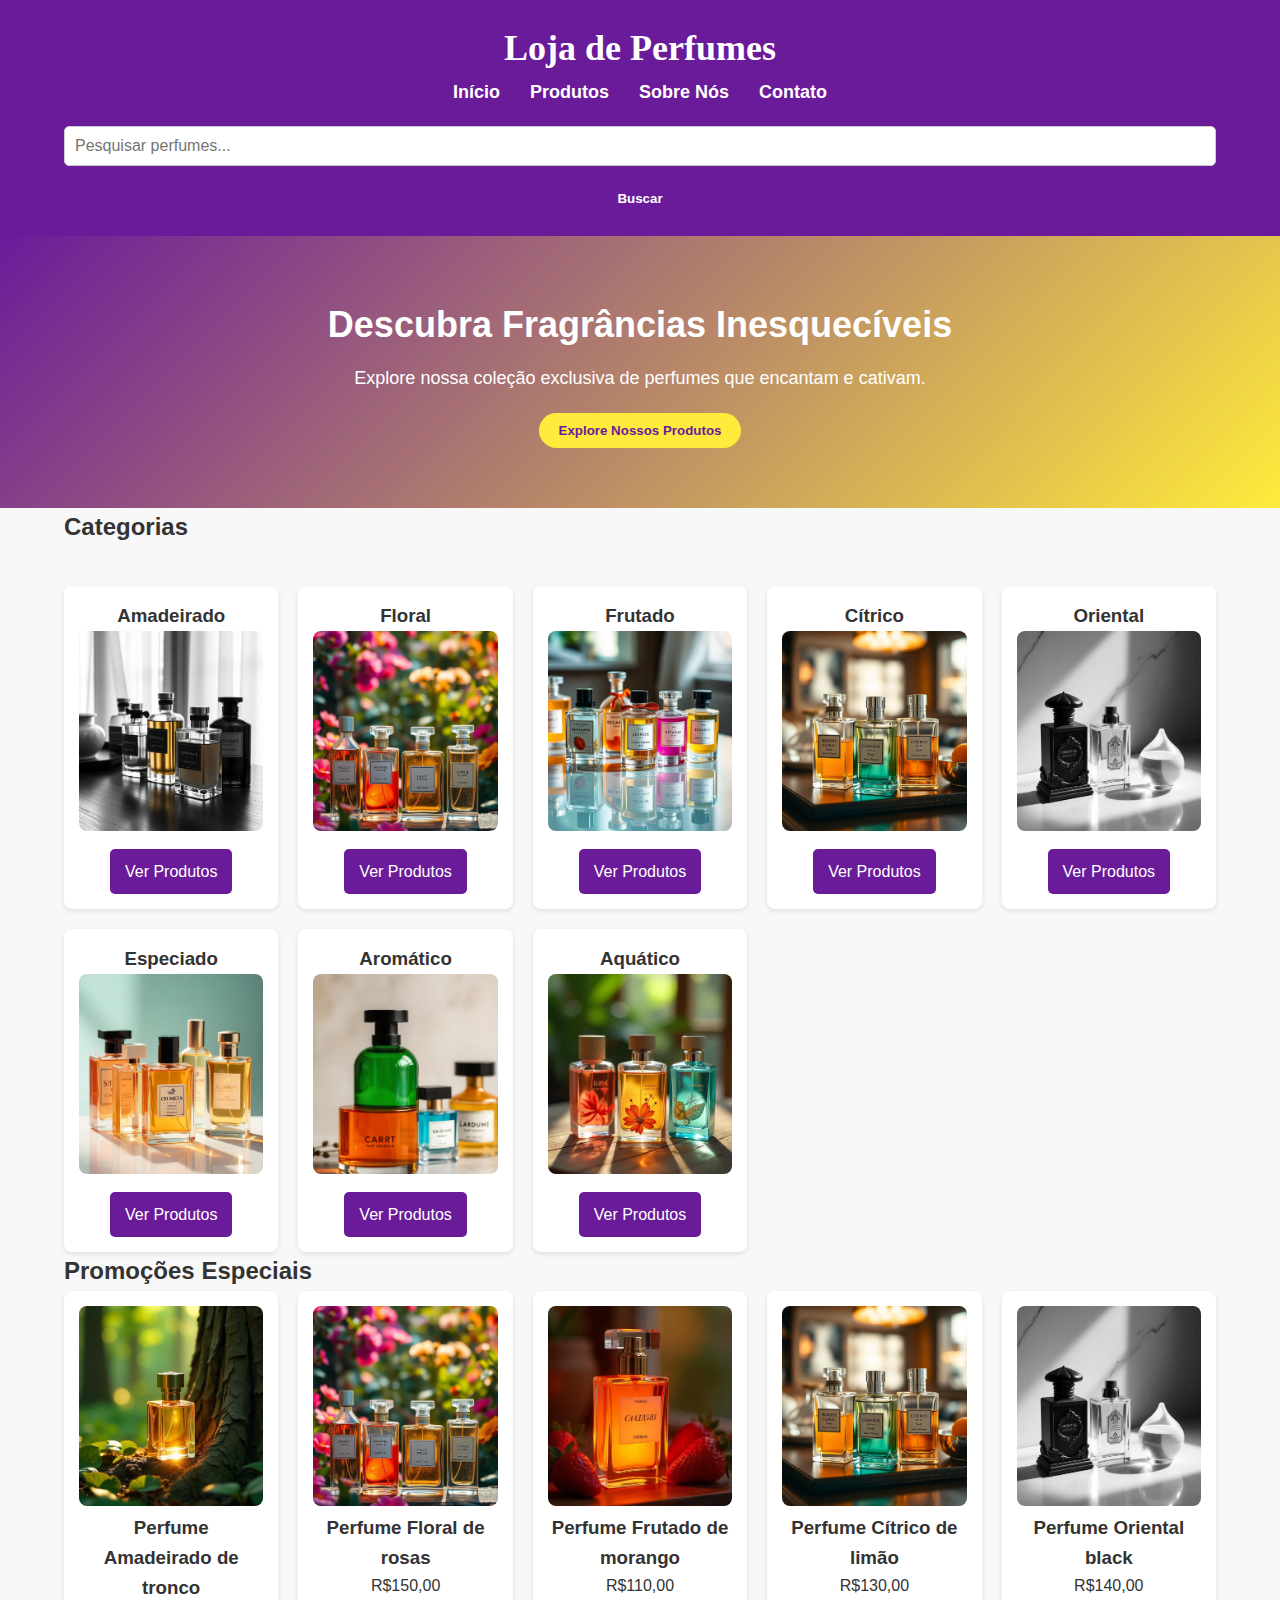
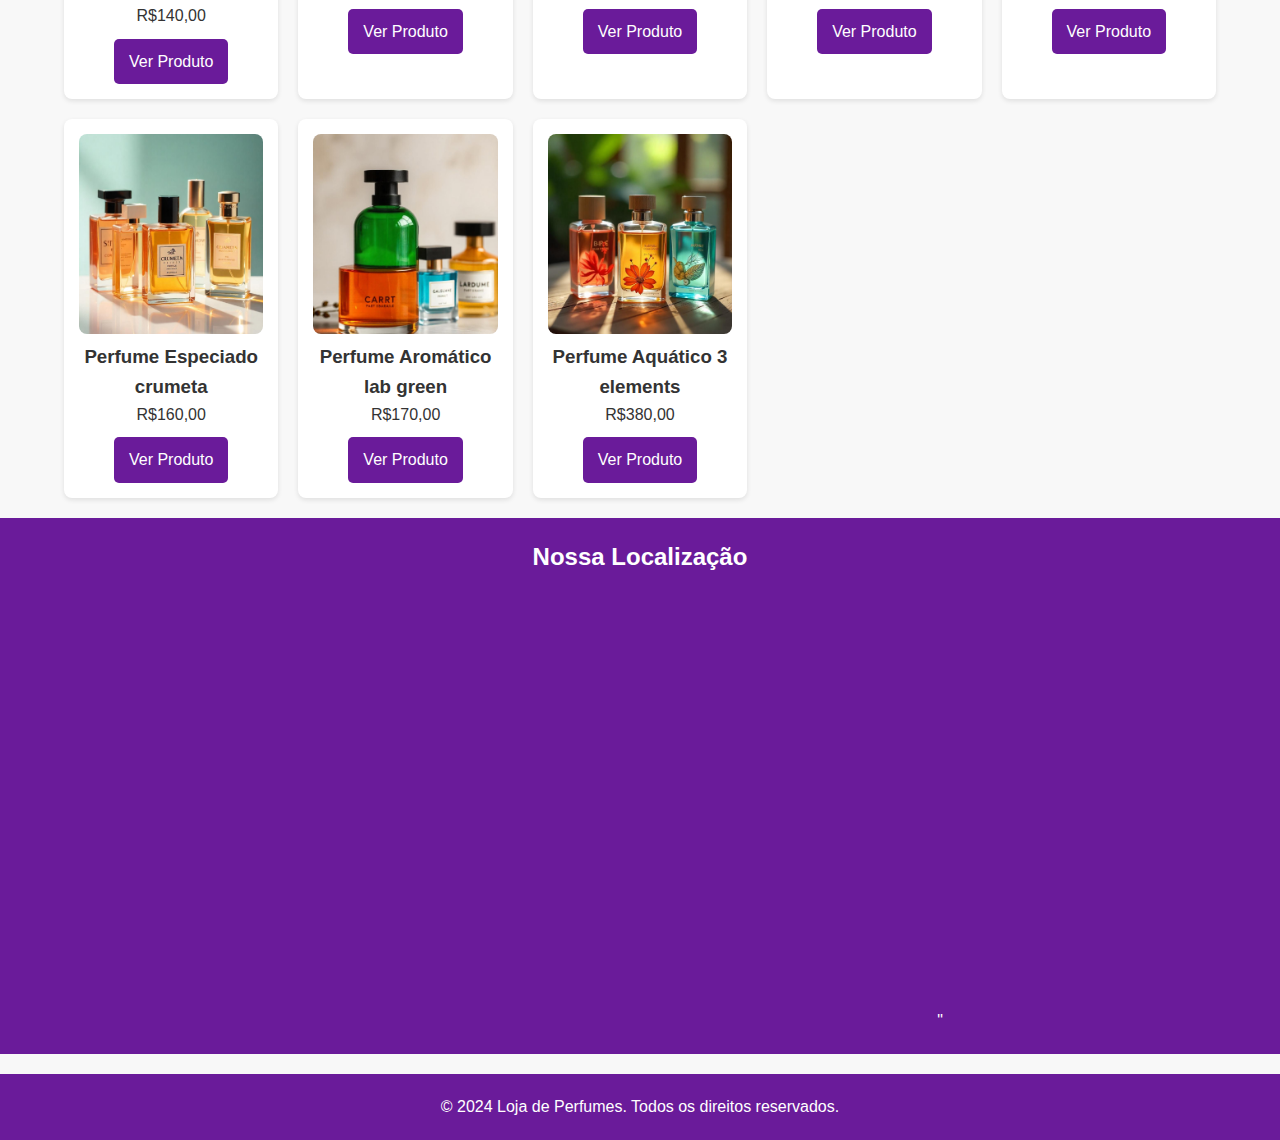
==== proj_perfume/index.html @ 53d0e807 "Loja de perfumes - Samuel Amorim" ====
<!DOCTYPE html>
<html lang="pt-br">
<head>
    <meta charset="UTF-8">
    <meta name="viewport" content="width=device-width, initial-scale=1.0">
    <meta name="description" content="Loja de perfumes com uma coleção exclusiva de fragrâncias amadeiradas, florais e frutadas.">
    <title>Loja de Perfumes</title>
    <link rel="stylesheet" href="styles.css">
</head>
<body>
    <header>
        <div class="container">
            <h1>Loja de Perfumes</h1>
            <!-- Barra de navegação -->
            <nav>
                <ul>
                    <li><a href="index.html">Início</a></li>
                    <li><a href="produtos.html">Produtos</a></li>
                    <li><a href="sobre.html">Sobre Nós</a></li>
                    <li><a href="contato.html">Contato</a></li>
                </ul>
            </nav>
            <!-- Barra de pesquisa -->
            <form action="pesquisa.html" method="get" class="search-bar">
                <input type="text" name="search" placeholder="Pesquisar perfumes..." required>
                <button type="submit">Buscar</button>
            </form>
        </div>
    </header>

    <main>
        <section class="hero">
            <div class="container">
                <h2>Descubra Fragrâncias Inesquecíveis</h2>
                <p>Explore nossa coleção exclusiva de perfumes que encantam e cativam.</p>
                <button onclick="location.href='produtos.html'" class="explore-button">Explore Nossos Produtos</button>
            </div>
        </section>

        <!-- Categorias -->
        <section class="categories">
            <div class="container">
                <h2>Categorias</h2>
                <div class="category-grid">
                    <div class="category-item">
                        <h3>Amadeirado</h3>
                        <img src="img/img1.jpeg" alt="Perfume Amadeirado">
                        <a href="produtos.html" class="btn">Ver Produtos</a>
                    </div>
                    <div class="category-item">
                        <h3>Floral</h3>
                        <img src="img/img2.jpeg" alt="Perfume Floral">
                        <a href="produtos.html" class="btn">Ver Produtos</a>
                    </div>
                    <div class="category-item">
                        <h3>Frutado</h3>
                        <img src="img/img3.jpeg" alt="Perfume Frutado">
                        <a href="produtos.html" class="btn">Ver Produtos</a>
                    </div>
                    <div class="category-item">
                        <h3>Cítrico</h3>
                        <img src="img/img4.jpeg" alt="Perfume Cítrico">
                        <a href="produtos.html" class="btn">Ver Produtos</a>
                    </div>
                    <div class="category-item">
                        <h3>Oriental</h3>
                        <img src="img/img5.jpeg" alt="Perfume Oriental">
                        <a href="produtos.html" class="btn">Ver Produtos</a>
                    </div>
                    <div class="category-item">
                        <h3>Especiado</h3>
                        <img src="img/img6.jpeg" alt="Perfume Especiado">
                        <a href="produtos.html" class="btn">Ver Produtos</a>
                    </div>
                    
                    <div class="category-item">
                        <h3>Aromático</h3>
                        <img src="img/img7.jpeg" alt="Perfume Aromático">
                        <a href="produtos.html" class="btn">Ver Produtos</a>
                    </div>
                    <div class="category-item">
                        <h3>Aquático</h3>
                        <img src="img/img8.jpeg" alt="Perfume Aquático">
                        <a href="produtos.html" class="btn">Ver Produtos</a>
                    </div>
                </div>
            </div>
        </section>

        <!-- Promoções -->
        <section class="promotions">
            <div class="container">
                <h2>Promoções Especiais</h2>
                <div class="promo-grid">
                    <div class="promo-item">
                        <img src="img/imgtronco.jpeg" alt="Perfume Promoção 1">
                        <h3>Perfume Amadeirado de tronco</h3>
                        <p>R$140,00</p>
                        <a href="produtos.html" class="btn">Ver Produto</a>
                    </div>
                    <div class="promo-item">
                        <img src="img/img2.jpeg" alt="Perfume Promoção 2">
                        <h3>Perfume Floral de rosas</h3>
                        <p>R$150,00</p>
                        <a href="produtos.html" class="btn">Ver Produto</a>
                    </div>
                    <div class="promo-item">
                        <img src="img/imgmorango.jpeg" alt="Perfume Promoção 3">
                        <h3>Perfume Frutado de morango</h3>
                        <p>R$110,00</p>
                        <a href="produtos.html" class="btn">Ver Produto</a>
                    </div>
                    <div class="promo-item">
                        <img src="img/img4.jpeg" alt="Perfume Promoção 4">
                        <h3>Perfume Cítrico de limão</h3>
                        <p>R$130,00</p>
                        <a href="produtos.html" class="btn">Ver Produto</a>
                    </div>
                    <div class="promo-item">
                        <img src="img/img5.jpeg" alt="Perfume Promoção 5">
                        <h3>Perfume Oriental black</h3>
                        <p>R$140,00</p>
                        <a href="produtos.html" class="btn">Ver Produto</a>
                    </div>
                    <div class="promo-item">
                        <img src="img/img6.jpeg" alt="Perfume Promoção 6">
                        <h3>Perfume Especiado crumeta </h3>
                        <p>R$160,00</p>
                        <a href="produtos.html" class="btn">Ver Produto</a>
                    </div>
                    
                    <div class="promo-item">
                        <img src="img/img7.jpeg" alt="Perfume Promoção 7">
                        <h3>Perfume Aromático lab green</h3>
                        <p>R$170,00</p>
                        <a href="produtos.html" class="btn">Ver Produto</a>
                    </div>
                    <div class="promo-item">
                        <img src="img/img8.jpeg" alt="Perfume Promoção 8">
                        <h3>Perfume Aquático 3 elements</h3>
                        <p>R$380,00</p>
                        <a href="produtos.html" class="btn">Ver Produto</a>
                    </div>
                </div>
            </div>
        </section>
    </main>
    <footer>
        <div class="container">
            <h2>Nossa Localização</h2>
            <!-- Google Maps -->
            <div class="map-container">
                <iframe src="https://www.google.com/maps/embed?pb=!1m18!1m12!1m3!1d30715.745386263574!2d-47.874646780691336!3d-15.77924900747581!2m3!1f0!2f0!3f0!3m2!1i1024!2i768!4f13.1!3m3!1m2!1s0x935a3a46ff7ee93f%3A0xaceeb379d23571b7!2sCEUB!5e0!3m2!1spt-BR!2sbr!4v1729637835652!5m2!1spt-BR!2sbr" 
                width="600" 
                height="450" 
                style="border:0;" 
                allowfullscreen="" 
                loading="lazy" 
                referrerpolicy="no-referrer-when-downgrade">
                </iframe>" 
                    
                </div>
        </div>
    </footer>


    <footer>
        <div class="container">
            <p>&copy; 2024 Loja de Perfumes. Todos os direitos reservados.</p>
        </div>
    </footer>
</body>
</html>
---- proj_perfume/styles.css ----
* {
    margin: 0;
    padding: 0;
    box-sizing: border-box;
}

body {
    font-family: Arial, sans-serif;
    line-height: 1.6;
    background-color: #f8f8f8; /* Cor de fundo suave */
    color: #333;
}

/* Estilo do container */
.container {
    width: 90%;
    max-width: 1200px;
    margin: 0 auto;
}

/* Estilo do cabeçalho */
header {
    background-color: #6a1b9a; /* Roxo */
    color: white;
    padding: 20px 0;
}

header h1 {
    text-align: center;
    font-family: 'Playfair Display', serif;
    font-size: 36px;
}

/* Estilo da navegação */
nav ul {
    list-style: none;
    display: flex;
    justify-content: center;
}

nav ul li {
    margin: 0 15px;
}

nav ul li a {
    color: white;
    text-decoration: none;
    font-weight: bold;
    font-size: 18px;
    transition: color 0.3s ease;
}

nav ul li a:hover {
    color: #ffeb3b; /* Amarelo */
}

/* Estilo do banner */
.hero {
    background: linear-gradient(135deg, #6a1b9a, #ffeb3b);
    color: white;
    padding: 60px 0;
    text-align: center;
}

.hero h2 {
    font-size: 36px;
    margin-bottom: 10px;
}

.hero p {
    font-size: 18px;
    margin-bottom: 20px;
}

.explore-button {
    background-color: #ffeb3b;
    color: #6a1b9a;
    padding: 10px 20px;
    border: none;
    border-radius: 25px;
    cursor: pointer;
    font-weight: bold;
    transition: background-color 0.3s ease, transform 0.3s ease;
}

.explore-button:hover {
    background-color: #ffd54f;
    transform: scale(1.05);
}

/* Estilo das categorias */
.category-grid {
    display: grid;
    grid-template-columns: repeat(auto-fill, minmax(200px, 1fr));
    gap: 20px;
    margin-top: 40px;
}

.category-item {
    background: white;
    padding: 15px;
    border-radius: 8px;
    text-align: center;
    box-shadow: 0 2px 5px rgba(0, 0, 0, 0.1);
}

.category-item img {
    width: 100%;
    border-radius: 8px;
}

/* Estilo dos produtos */
.product-grid {
    display: grid;
    grid-template-columns: repeat(auto-fill, minmax(250px, 1fr));
    gap: 20px; /* Espaçamento entre os produtos */
    margin-top: 40px;
}

.product-item {
    background: white;
    padding: 15px;
    border-radius: 8px;
    text-align: center;
    box-shadow: 0 2px 5px rgba(0, 0, 0, 0.1);
}

.product-item img {
    width: 100%;
    border-radius: 8px;
}

/* Estilo dos botões */
.btn {
    background-color: #6a1b9a;
    color: white;
    padding: 10px 15px;
    text-decoration: none;
    border-radius: 5px;
    margin-top: 10px;
    display: inline-block;
    transition: background-color 0.3s ease, color 0.3s ease;
}

.btn:hover {
    background-color: #ffeb3b;
    color: #6a1b9a;
}

/* Estilo do rodapé */
footer {
    background-color: #6a1b9a;
    color: white;
    text-align: center;
    padding: 20px 0;
    margin-top: 20px;
}

footer p {
    margin-bottom: 0;
}

/* Estilo das imagens nas categorias */
.category-item img, .promo-item img {
    width: 100%;
    height: 200px; /* Altura fixa para todas as imagens */
    object-fit: cover; /* Faz com que as imagens se ajustem ao espaço sem distorção */
    border-radius: 8px;
}

/* Ajuste das imagens na seção de promoções */
.promo-grid {
    display: grid;
    grid-template-columns: repeat(auto-fill, minmax(200px, 1fr));
    gap: 20px;
}

.promo-item {
    background: white;
    padding: 15px;
    border-radius: 8px;
    text-align: center;
    box-shadow: 0 2px 5px rgba(0, 0, 0, 0.1);
}

.promo-item img {
    width: 100%;
    height: 200px; /* Garante a consistência no tamanho */
    object-fit: cover;
    border-radius: 8px;
}

/* Estilo do formulário */
form {
    display: flex;
    flex-direction: column;
    gap: 15px;
    margin-top: 20px;
}

form label {
    font-weight: bold;
    color: #6a1b9a;
}

form input, form textarea {
    padding: 10px;
    border: 1px solid #ccc;
    border-radius: 5px;
    font-size: 16px;
}

form input:focus, form textarea:focus {
    border-color: #6a1b9a;
    outline: none;
}

form button {
    background-color: #6a1b9a;
    color: white;
    padding: 10px 20px;
    border: none;
    border-radius: 5px;
    font-weight: bold;
    cursor: pointer;
    transition: background-color 0.3s ease;
}

form button:hover {
    background-color: #ffeb3b;
    color: #6a1b9a;
}

/* Estilo das informações de contato */
.contact-info p {
    font-size: 18px;
    margin: 10px 0;
    color: #333;
}

/* Estilo das redes sociais */
.social-media {
    list-style: none;
    display: flex;
    justify-content: center;
    gap: 20px;
}

.social-media li img {
    width: 40px;
    height: 40px;
    transition: transform 0.3s ease;
}

.social-media li img:hover {
    transform: scale(1.1);
}

/* Responsividade para telas menores */
@media (max-width: 768px) {
    form {
        width: 100%;
    }

    .social-media {
        flex-direction: column;
        align-items: center;
    }
}
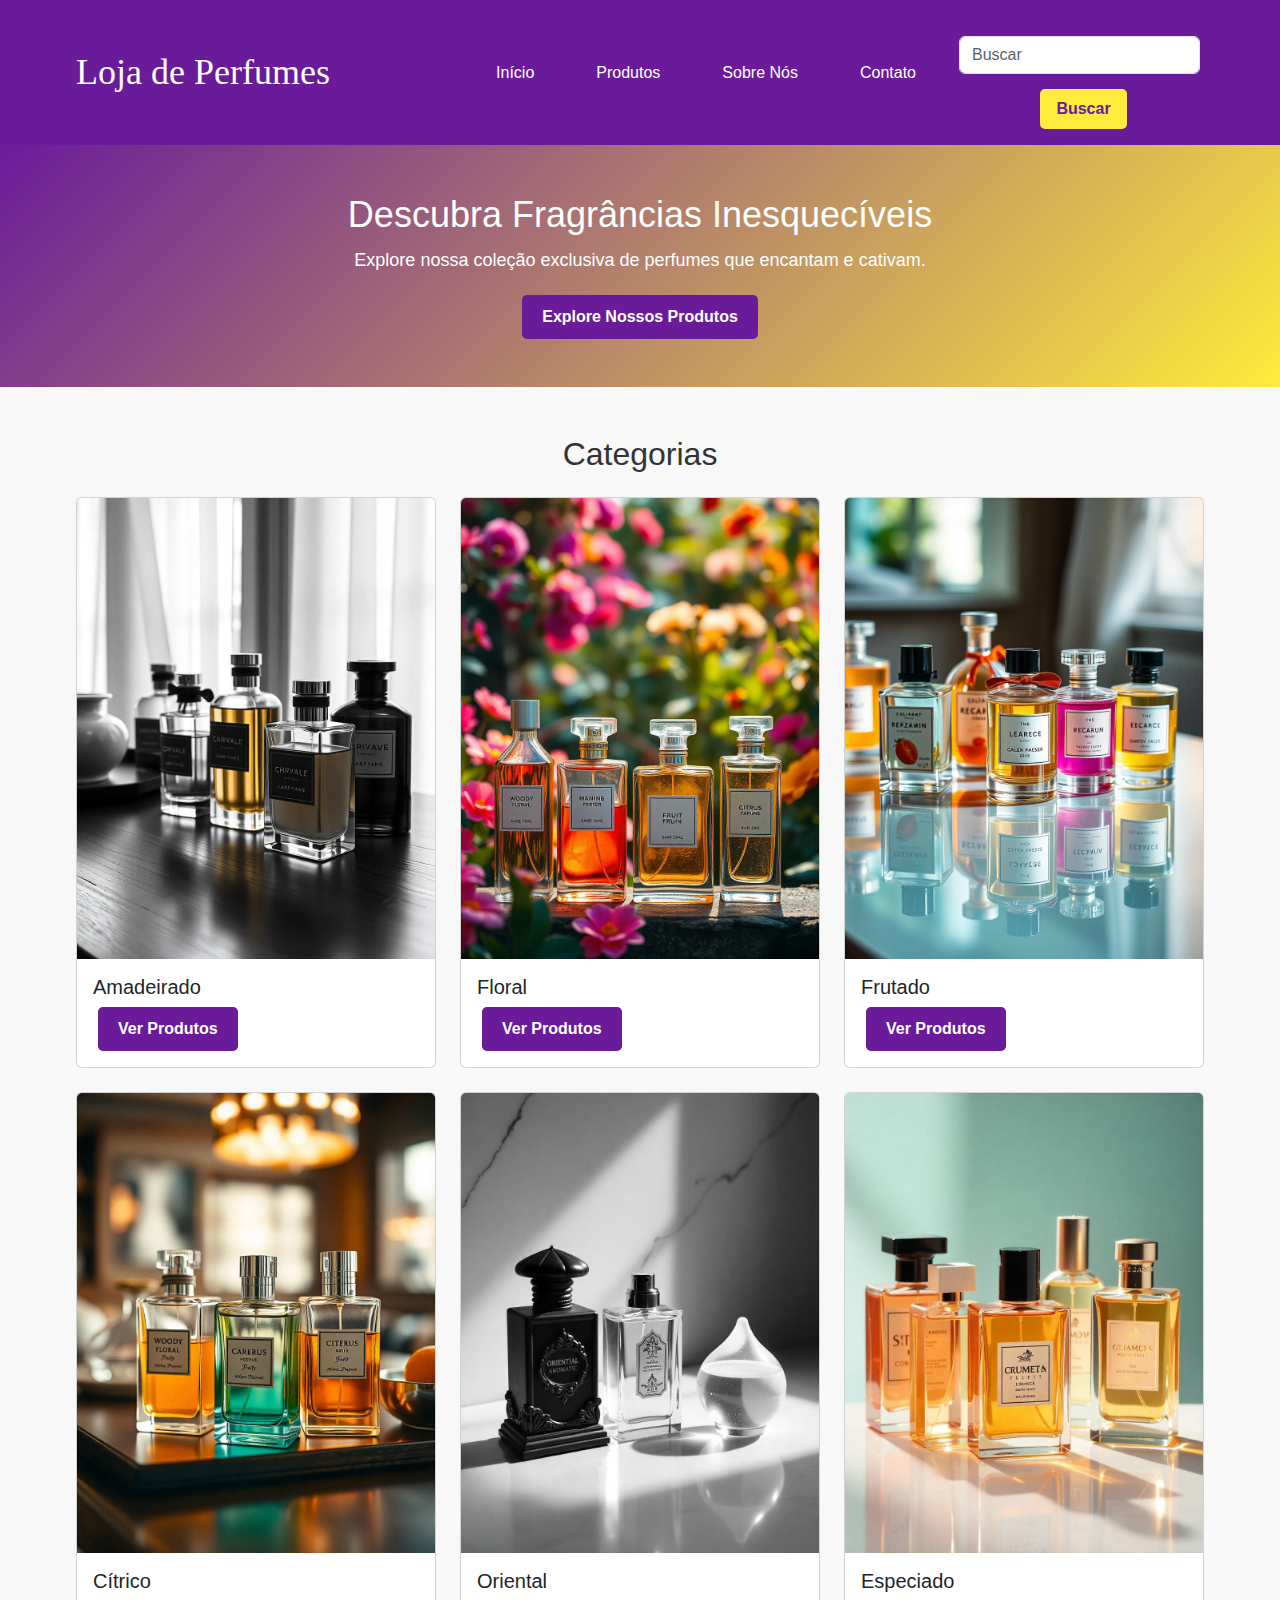
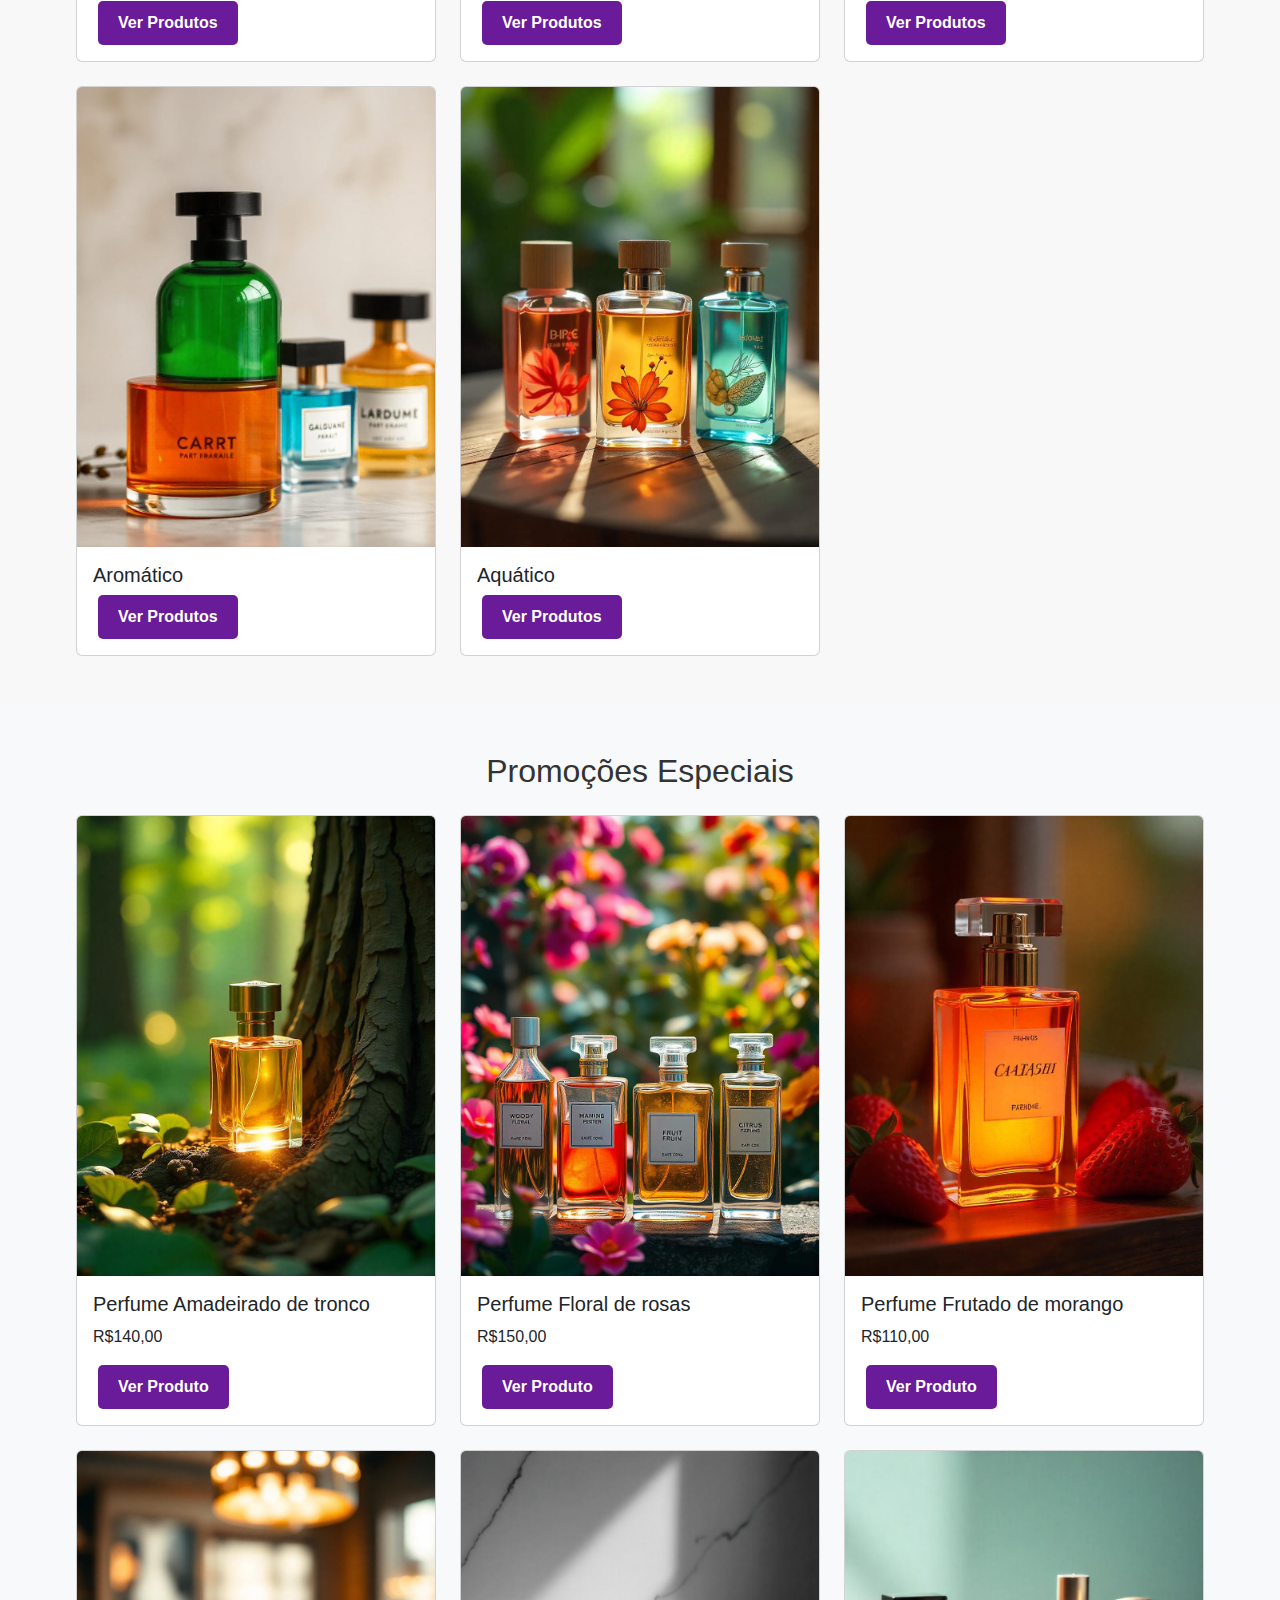
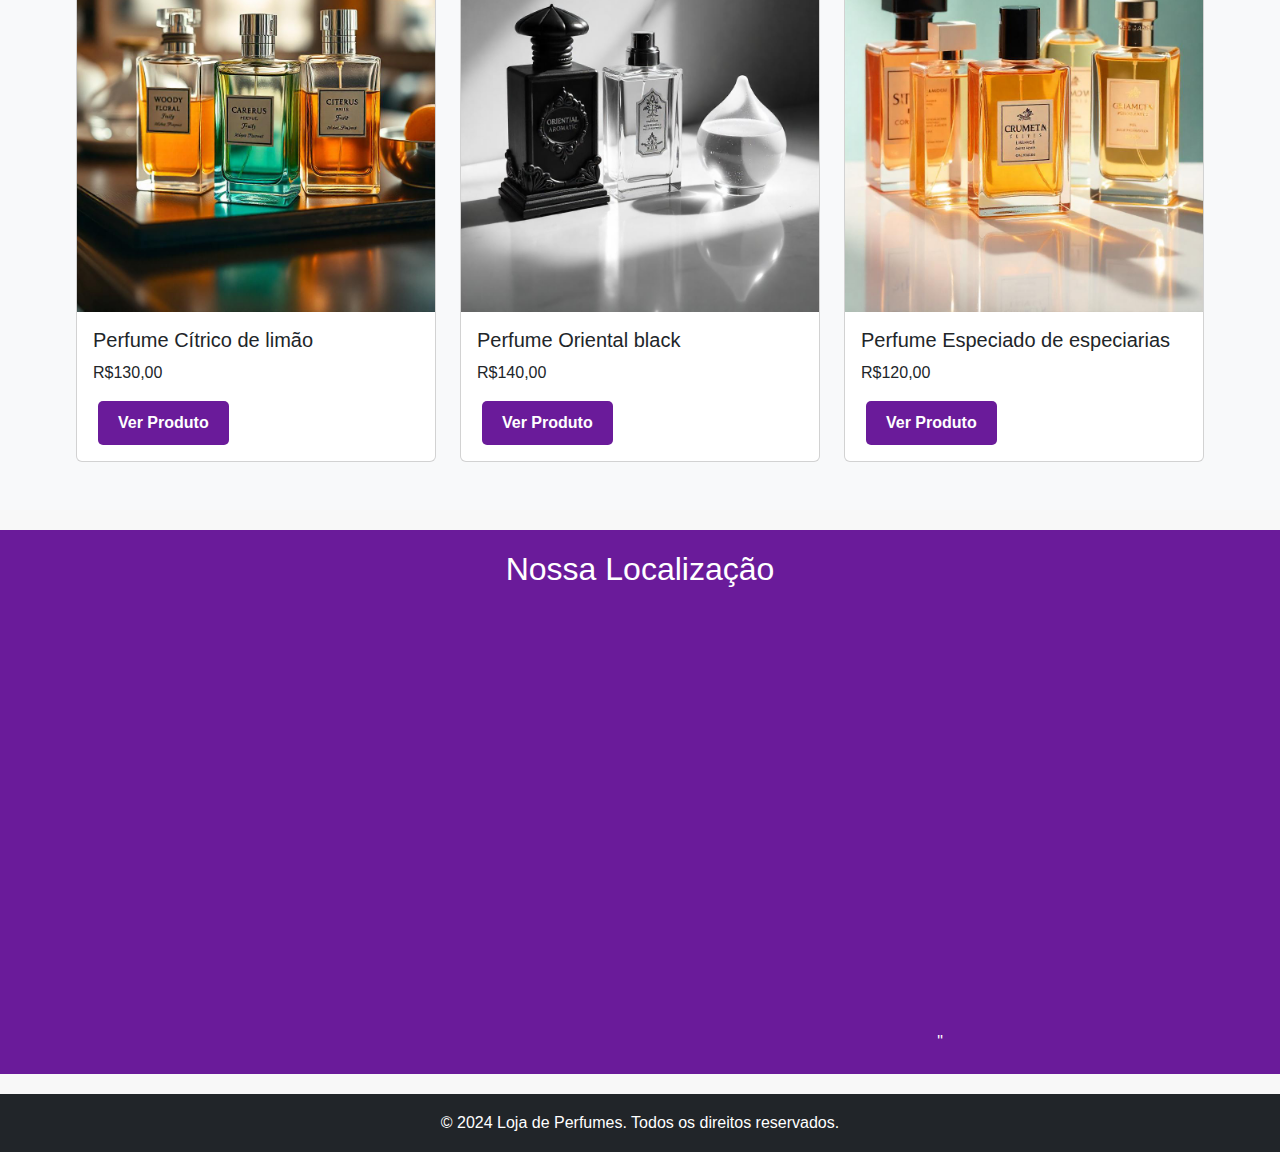
==== commit 88b889b3: "CÓDIGO 2" ====
--- a/proj_perfume/index.html
+++ b/proj_perfume/index.html
@@ -5,146 +5,200 @@
     <meta name="viewport" content="width=device-width, initial-scale=1.0">
     <meta name="description" content="Loja de perfumes com uma coleção exclusiva de fragrâncias amadeiradas, florais e frutadas.">
     <title>Loja de Perfumes</title>
-    <link rel="stylesheet" href="styles.css">
+    <link href="https://cdn.jsdelivr.net/npm/bootstrap@5.3.3/dist/css/bootstrap.min.css" rel="stylesheet">
+    <link rel="stylesheet" href="styles.css"> 
 </head>
 <body>
-    <header>
-        <div class="container">
-            <h1>Loja de Perfumes</h1>
-            <!-- Barra de navegação -->
-            <nav>
-                <ul>
-                    <li><a href="index.html">Início</a></li>
-                    <li><a href="produtos.html">Produtos</a></li>
-                    <li><a href="sobre.html">Sobre Nós</a></li>
-                    <li><a href="contato.html">Contato</a></li>
+    <header class="bg-primary text-white py-3" style="background-color: #6e1ca0;">
+        <div class="container d-flex justify-content-between align-items-center">
+            <h1 class="mb-0">Loja de Perfumes</h1>
+            <!-- Barra de navegação com Bootstrap -->
+            <nav class="d-flex align-items-center">
+                <ul class="nav mb-0">
+                    <li class="nav-item">
+                        <a href="index.html" class="nav-link text-white">Início</a>
+                    </li>
+                    <li class="nav-item">
+                        <a href="produtos.html" class="nav-link text-white">Produtos</a>
+                    </li>
+                    <li class="nav-item">
+                        <a href="sobre.html" class="nav-link text-white">Sobre Nós</a>
+                    </li>
+                    <li class="nav-item">
+                        <a href="contato.html" class="nav-link text-white">Contato</a>
+                    </li>
                 </ul>
+                <!-- Barra de Busca -->
+                <form class="d-flex ms-3">
+                    <input class="form-control me-2" type="search" placeholder="Buscar" aria-label="Buscar">
+                    <button class="btn btn-outline-light" type="submit">Buscar</button>
+                </form>
             </nav>
-            <!-- Barra de pesquisa -->
-            <form action="pesquisa.html" method="get" class="search-bar">
-                <input type="text" name="search" placeholder="Pesquisar perfumes..." required>
-                <button type="submit">Buscar</button>
-            </form>
         </div>
     </header>
+    
 
     <main>
-        <section class="hero">
-            <div class="container">
+        <!-- Hero Section -->
+        <section class="hero bg-light py-5">
+            <div class="container text-center">
                 <h2>Descubra Fragrâncias Inesquecíveis</h2>
                 <p>Explore nossa coleção exclusiva de perfumes que encantam e cativam.</p>
-                <button onclick="location.href='produtos.html'" class="explore-button">Explore Nossos Produtos</button>
+                <a href="produtos.html" class="btn btn-primary">Explore Nossos Produtos</a>
             </div>
         </section>
 
         <!-- Categorias -->
-        <section class="categories">
+        <section class="categories py-5">
             <div class="container">
-                <h2>Categorias</h2>
-                <div class="category-grid">
-                    <div class="category-item">
-                        <h3>Amadeirado</h3>
-                        <img src="img/img1.jpeg" alt="Perfume Amadeirado">
-                        <a href="produtos.html" class="btn">Ver Produtos</a>
-                    </div>
-                    <div class="category-item">
-                        <h3>Floral</h3>
-                        <img src="img/img2.jpeg" alt="Perfume Floral">
-                        <a href="produtos.html" class="btn">Ver Produtos</a>
-                    </div>
-                    <div class="category-item">
-                        <h3>Frutado</h3>
-                        <img src="img/img3.jpeg" alt="Perfume Frutado">
-                        <a href="produtos.html" class="btn">Ver Produtos</a>
-                    </div>
-                    <div class="category-item">
-                        <h3>Cítrico</h3>
-                        <img src="img/img4.jpeg" alt="Perfume Cítrico">
-                        <a href="produtos.html" class="btn">Ver Produtos</a>
-                    </div>
-                    <div class="category-item">
-                        <h3>Oriental</h3>
-                        <img src="img/img5.jpeg" alt="Perfume Oriental">
-                        <a href="produtos.html" class="btn">Ver Produtos</a>
-                    </div>
-                    <div class="category-item">
-                        <h3>Especiado</h3>
-                        <img src="img/img6.jpeg" alt="Perfume Especiado">
-                        <a href="produtos.html" class="btn">Ver Produtos</a>
-                    </div>
-                    
-                    <div class="category-item">
-                        <h3>Aromático</h3>
-                        <img src="img/img7.jpeg" alt="Perfume Aromático">
-                        <a href="produtos.html" class="btn">Ver Produtos</a>
-                    </div>
-                    <div class="category-item">
-                        <h3>Aquático</h3>
-                        <img src="img/img8.jpeg" alt="Perfume Aquático">
-                        <a href="produtos.html" class="btn">Ver Produtos</a>
+                <h2 class="text-center mb-4">Categorias</h2>
+                <div class="row row-cols-1 row-cols-md-3 g-4">
+                    <div class="col">
+                        <div class="card">
+                            <img src="img/img1.jpeg" class="card-img-top" alt="Perfume Amadeirado">
+                            <div class="card-body">
+                                <h5 class="card-title">Amadeirado</h5>
+                                <a href="produtos.html" class="btn btn-primary">Ver Produtos</a>
+                            </div>
+                        </div>
+                    </div>
+                    <div class="col">
+                        <div class="card">
+                            <img src="img/img2.jpeg" class="card-img-top" alt="Perfume Floral">
+                            <div class="card-body">
+                                <h5 class="card-title">Floral</h5>
+                                <a href="produtos.html" class="btn btn-primary">Ver Produtos</a>
+                            </div>
+                        </div>
+                    </div>
+                    <div class="col">
+                        <div class="card">
+                            <img src="img/img3.jpeg" class="card-img-top" alt="Perfume Frutado">
+                            <div class="card-body">
+                                <h5 class="card-title">Frutado</h5>
+                                <a href="produtos.html" class="btn btn-primary">Ver Produtos</a>
+                            </div>
+                        </div>
+                    </div>
+                    <div class="col">
+                        <div class="card">
+                            <img src="img/img4.jpeg" class="card-img-top" alt="Perfume Cítrico">
+                            <div class="card-body">
+                                <h5 class="card-title">Cítrico</h5>
+                                <a href="produtos.html" class="btn btn-primary">Ver Produtos</a>
+                            </div>
+                        </div>
+                    </div>
+                    <div class="col">
+                        <div class="card">
+                            <img src="img/img5.jpeg" class="card-img-top" alt="Perfume Oriental">
+                            <div class="card-body">
+                                <h5 class="card-title">Oriental</h5>
+                                <a href="produtos.html" class="btn btn-primary">Ver Produtos</a>
+                            </div>
+                        </div>
+                    </div>
+                    <div class="col">
+                        <div class="card">
+                            <img src="img/img6.jpeg" class="card-img-top" alt="Perfume Especiado">
+                            <div class="card-body">
+                                <h5 class="card-title">Especiado</h5>
+                                <a href="produtos.html" class="btn btn-primary">Ver Produtos</a>
+                            </div>
+                        </div>
+                    </div>
+                    <div class="col">
+                        <div class="card">
+                            <img src="img/img7.jpeg" class="card-img-top" alt="Perfume Aromático">
+                            <div class="card-body">
+                                <h5 class="card-title">Aromático</h5>
+                                <a href="produtos.html" class="btn btn-primary">Ver Produtos</a>
+                            </div>
+                        </div>
+                    </div>
+                    <div class="col">
+                        <div class="card">
+                            <img src="img/img8.jpeg" class="card-img-top" alt="Perfume Aquático">
+                            <div class="card-body">
+                                <h5 class="card-title">Aquático</h5>
+                                <a href="produtos.html" class="btn btn-primary">Ver Produtos</a>
+                            </div>
+                        </div>
                     </div>
                 </div>
             </div>
         </section>
 
         <!-- Promoções -->
-        <section class="promotions">
+        <section class="promotions py-5 bg-light">
             <div class="container">
-                <h2>Promoções Especiais</h2>
-                <div class="promo-grid">
-                    <div class="promo-item">
-                        <img src="img/imgtronco.jpeg" alt="Perfume Promoção 1">
-                        <h3>Perfume Amadeirado de tronco</h3>
-                        <p>R$140,00</p>
-                        <a href="produtos.html" class="btn">Ver Produto</a>
-                    </div>
-                    <div class="promo-item">
-                        <img src="img/img2.jpeg" alt="Perfume Promoção 2">
-                        <h3>Perfume Floral de rosas</h3>
-                        <p>R$150,00</p>
-                        <a href="produtos.html" class="btn">Ver Produto</a>
-                    </div>
-                    <div class="promo-item">
-                        <img src="img/imgmorango.jpeg" alt="Perfume Promoção 3">
-                        <h3>Perfume Frutado de morango</h3>
-                        <p>R$110,00</p>
-                        <a href="produtos.html" class="btn">Ver Produto</a>
-                    </div>
-                    <div class="promo-item">
-                        <img src="img/img4.jpeg" alt="Perfume Promoção 4">
-                        <h3>Perfume Cítrico de limão</h3>
-                        <p>R$130,00</p>
-                        <a href="produtos.html" class="btn">Ver Produto</a>
-                    </div>
-                    <div class="promo-item">
-                        <img src="img/img5.jpeg" alt="Perfume Promoção 5">
-                        <h3>Perfume Oriental black</h3>
-                        <p>R$140,00</p>
-                        <a href="produtos.html" class="btn">Ver Produto</a>
-                    </div>
-                    <div class="promo-item">
-                        <img src="img/img6.jpeg" alt="Perfume Promoção 6">
-                        <h3>Perfume Especiado crumeta </h3>
-                        <p>R$160,00</p>
-                        <a href="produtos.html" class="btn">Ver Produto</a>
-                    </div>
-                    
-                    <div class="promo-item">
-                        <img src="img/img7.jpeg" alt="Perfume Promoção 7">
-                        <h3>Perfume Aromático lab green</h3>
-                        <p>R$170,00</p>
-                        <a href="produtos.html" class="btn">Ver Produto</a>
-                    </div>
-                    <div class="promo-item">
-                        <img src="img/img8.jpeg" alt="Perfume Promoção 8">
-                        <h3>Perfume Aquático 3 elements</h3>
-                        <p>R$380,00</p>
-                        <a href="produtos.html" class="btn">Ver Produto</a>
+                <h2 class="text-center mb-4">Promoções Especiais</h2>
+                <div class="row row-cols-1 row-cols-md-3 g-4">
+                    <div class="col">
+                        <div class="card">
+                            <img src="img/imgtronco.jpeg" class="card-img-top" alt="Perfume Promoção 1">
+                            <div class="card-body">
+                                <h5 class="card-title">Perfume Amadeirado de tronco</h5>
+                                <p class="card-text">R$140,00</p>
+                                <a href="produtos.html" class="btn btn-primary">Ver Produto</a>
+                            </div>
+                        </div>
+                    </div>
+                    <div class="col">
+                        <div class="card">
+                            <img src="img/img2.jpeg" class="card-img-top" alt="Perfume Promoção 2">
+                            <div class="card-body">
+                                <h5 class="card-title">Perfume Floral de rosas</h5>
+                                <p class="card-text">R$150,00</p>
+                                <a href="produtos.html" class="btn btn-primary">Ver Produto</a>
+                            </div>
+                        </div>
+                    </div>
+                    <div class="col">
+                        <div class="card">
+                            <img src="img/imgmorango.jpeg" class="card-img-top" alt="Perfume Promoção 3">
+                            <div class="card-body">
+                                <h5 class="card-title">Perfume Frutado de morango</h5>
+                                <p class="card-text">R$110,00</p>
+                                <a href="produtos.html" class="btn btn-primary">Ver Produto</a>
+                            </div>
+                        </div>
+                    </div>
+                    <div class="col">
+                        <div class="card">
+                            <img src="img/img4.jpeg" class="card-img-top" alt="Perfume Promoção 4">
+                            <div class="card-body">
+                                <h5 class="card-title">Perfume Cítrico de limão</h5>
+                                <p class="card-text">R$130,00</p>
+                                <a href="produtos.html" class="btn btn-primary">Ver Produto</a>
+                            </div>
+                        </div>
+                    </div>
+                    <div class="col">
+                        <div class="card">
+                            <img src="img/img5.jpeg" class="card-img-top" alt="Perfume Promoção 5">
+                            <div class="card-body">
+                                <h5 class="card-title">Perfume Oriental black</h5>
+                                <p class="card-text">R$140,00</p>
+                                <a href="produtos.html" class="btn btn-primary">Ver Produto</a>
+                            </div>
+                        </div>
+                    </div>
+                    <div class="col">
+                        <div class="card">
+                            <img src="img/img6.jpeg" class="card-img-top" alt="Perfume Promoção 6">
+                            <div class="card-body">
+                                <h5 class="card-title">Perfume Especiado de especiarias</h5>
+                                <p class="card-text">R$120,00</p>
+                                <a href="produtos.html" class="btn btn-primary">Ver Produto</a>
+                            </div>
+                        </div>
                     </div>
                 </div>
             </div>
         </section>
     </main>
+
     <footer>
         <div class="container">
             <h2>Nossa Localização</h2>
@@ -163,11 +217,13 @@
         </div>
     </footer>
 
-
-    <footer>
-        <div class="container">
+    <footer class="bg-dark text-white py-3">
+        <div class="container text-center">
             <p>&copy; 2024 Loja de Perfumes. Todos os direitos reservados.</p>
         </div>
     </footer>
+
+    <!-- Scripts do Bootstrap -->
+    <script src="https://cdn.jsdelivr.net/npm/bootstrap@5.3.3/dist/js/bootstrap.bundle.min.js"></script>
 </body>
 </html>
--- a/proj_perfume/styles.css
+++ b/proj_perfume/styles.css
@@ -1,4 +1,3 @@
-
 * {
     margin: 0;
     padding: 0;
@@ -21,10 +20,65 @@
 
 /* Estilo do cabeçalho */
 header {
-    background-color: #6a1b9a; /* Roxo */
+    background-color: #6a1b9a; /* Cor roxa */
     color: white;
     padding: 20px 0;
 }
+
+.bg-primary {
+    background-color: #6a1b9a !important; 
+}
+
+
+/* Barra de navegação */
+nav ul {
+    list-style: none;
+    display: flex;
+    justify-content: center;
+}
+
+nav ul li {
+    margin: 0 15px;
+}
+
+nav ul li a {
+    color: white !important; /* Garantir que a cor seja branca */
+    text-decoration: none;
+    font-weight: bold;
+    font-size: 18px;
+    transition: color 0.3s ease;
+}
+
+nav ul li a:hover {
+    color: #ffeb3b; /* Amarelo */
+}
+
+/* Barra de busca */
+header .d-flex form {
+    display: flex;
+    align-items: center;
+}
+
+header .d-flex form .form-control {
+    max-width: 300px; /* Tamanho da barra de busca */
+}
+
+header .d-flex form button {
+    background-color: #ffeb3b; /* Amarelo */
+    color: #6a1b9a; /* Roxo */
+    border: none;
+    padding: 8px 16px;
+    border-radius: 5px;
+    transition: background-color 0.3s ease, transform 0.3s ease;
+}
+
+header .d-flex form button:hover {
+    background-color: #ffd54f; /* Amarelo mais claro */
+    transform: scale(1.05);
+}
+
+
+
 
 header h1 {
     text-align: center;
@@ -44,7 +98,7 @@
 }
 
 nav ul li a {
-    color: white;
+    color: white !important; /* Garantir que a cor seja branca */
     text-decoration: none;
     font-weight: bold;
     font-size: 18px;
@@ -107,6 +161,8 @@
 
 .category-item img {
     width: 100%;
+    height: 200px; /* Altura fixa para todas as imagens */
+    object-fit: cover;
     border-radius: 8px;
 }
 
@@ -128,25 +184,72 @@
 
 .product-item img {
     width: 100%;
+    height: 250px;
+    object-fit: cover;
     border-radius: 8px;
 }
 
 /* Estilo dos botões */
+/* Estilo para os itens do produto */
+.product-item {
+    text-align: center; /* Centraliza o conteúdo dentro de cada item de produto */
+}
+
+/* Estilo para o container dos botões */
+.btn-container {
+    display: flex;
+    justify-content: center; /* Alinha os botões ao centro */
+    margin-top: 10px; /* Espaçamento entre o título e o botão */
+}
+
+/* Estilo geral para os botões */
 .btn {
-    background-color: #6a1b9a;
-    color: white;
-    padding: 10px 15px;
+    background-color: #6a1b9a; /* Cor de fundo */
+    color: white; /* Cor do texto */
+    padding: 10px 15px; /* Espaçamento interno do botão */
+    text-decoration: none; /* Remove a linha de baixo */
+    border-radius: 5px; /* Bordas arredondadas */
+    margin-top: 10px; /* Espaçamento superior */
+    width: 200px; /* Largura fixa para garantir tamanho uniforme */
+    text-align: center; /* Texto centralizado */
+    display: inline-block; /* Faz com que o botão ocupe apenas o espaço necessário */
+    transition: background-color 0.3s ease, color 0.3s ease, transform 0.3s ease; /* Efeito suave nas mudanças */
+}
+
+/* Efeito de hover (quando o mouse passa por cima do botão) */
+.btn:hover {
+    background-color: #ffeb3b; /* Cor de fundo ao passar o mouse */
+    color: #6a1b9a; /* Cor do texto ao passar o mouse */
+    transform: scale(1.05); /* Leve aumento no tamanho do botão */
+}
+
+
+/* Alinhamento e estilo dos botões */
+.btn-container {
+    display: flex;
+    justify-content: center; /* Centraliza os botões dentro do container */
+    align-items: center; /* Alinha verticalmente os botões */
+    margin-top: 10px; /* Espaçamento entre o título e o botão */
+}
+
+.btn {
+    display: inline-block;
+    width: auto; /* Tamanho automático para que o botão não ocupe toda a largura */
+    padding: 10px 20px; /* Ajuste no padding para botões mais compactos */
     text-decoration: none;
-    border-radius: 5px;
-    margin-top: 10px;
-    display: inline-block;
-    transition: background-color 0.3s ease, color 0.3s ease;
+    text-align: center;
+    border-radius: 5px; /* Bordas arredondadas */
+    font-weight: bold;
+    border: none;
+    transition: background-color 0.3s ease;
+    margin: 0 5px; /* Margem horizontal entre os botões */
 }
 
 .btn:hover {
-    background-color: #ffeb3b;
-    color: #6a1b9a;
-}
+    background-color: #e09b00; /* Cor ao passar o mouse */
+}
+
+
 
 /* Estilo do rodapé */
 footer {
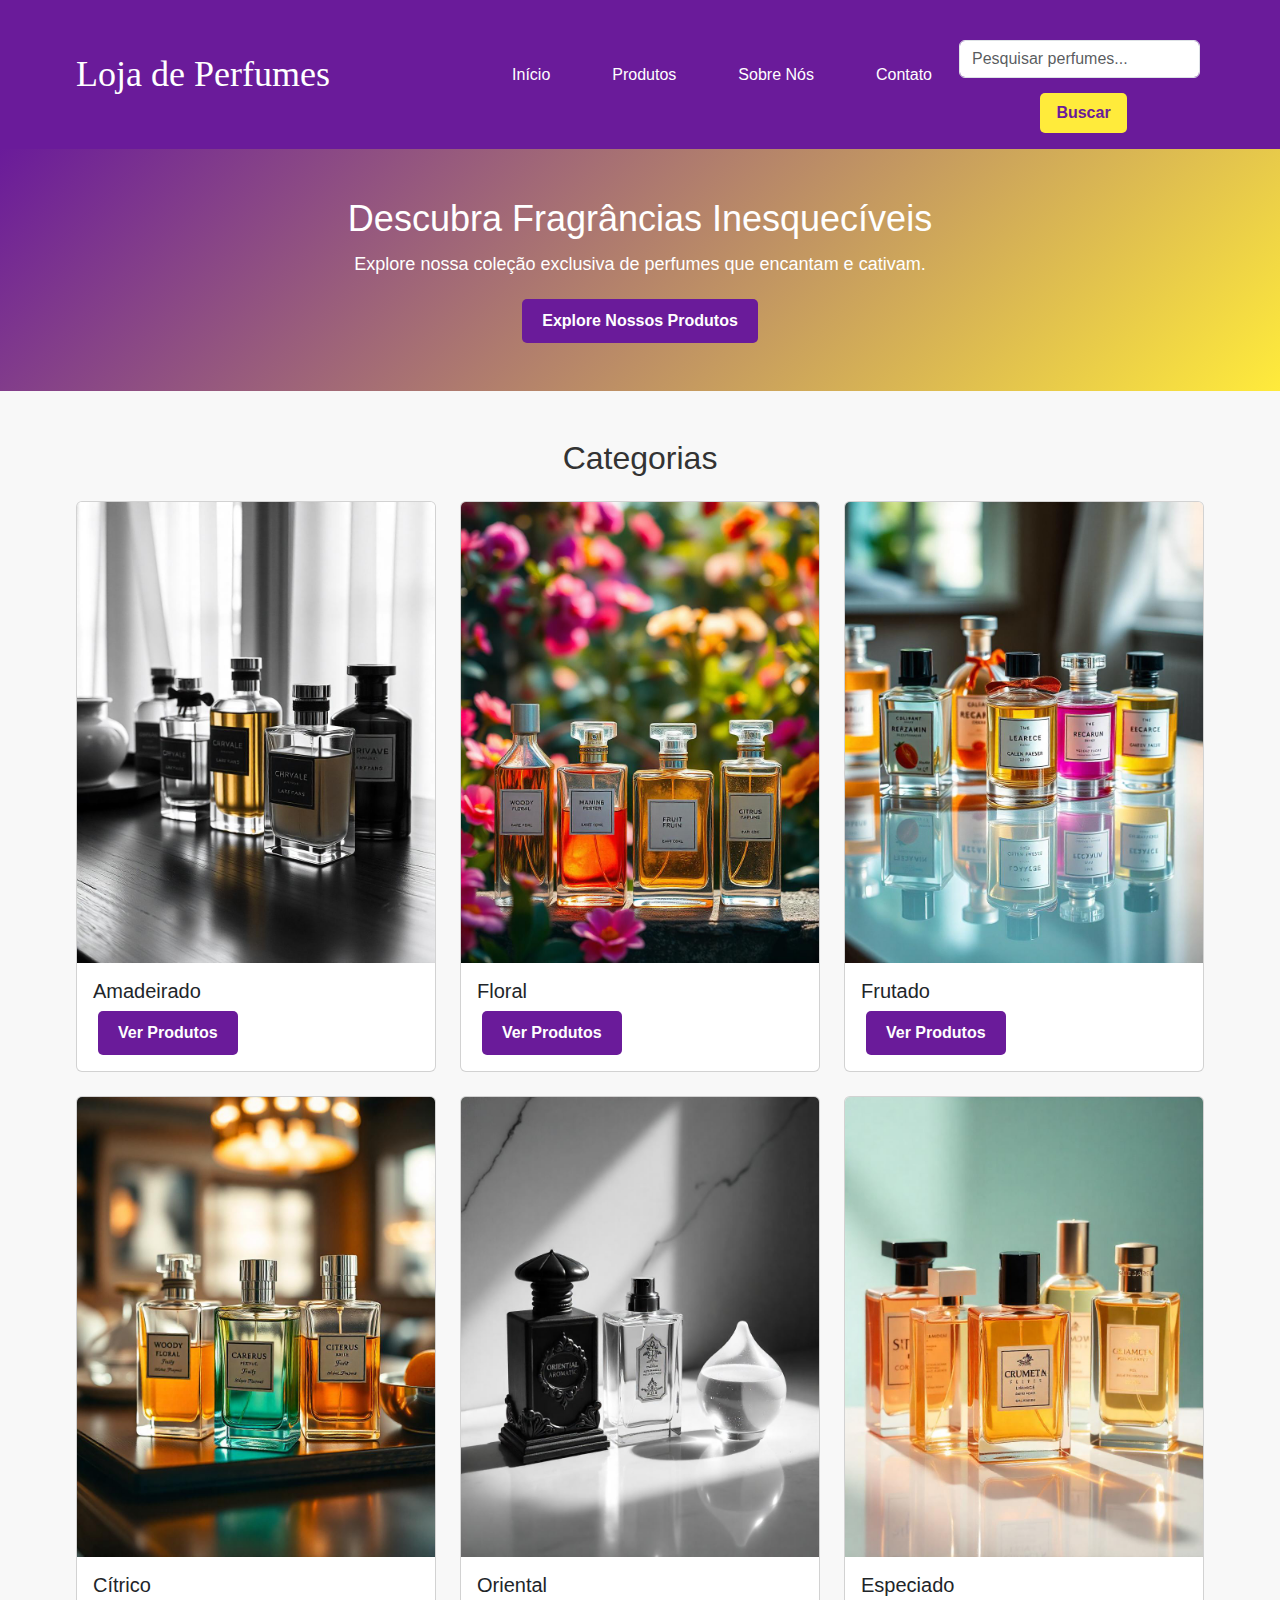
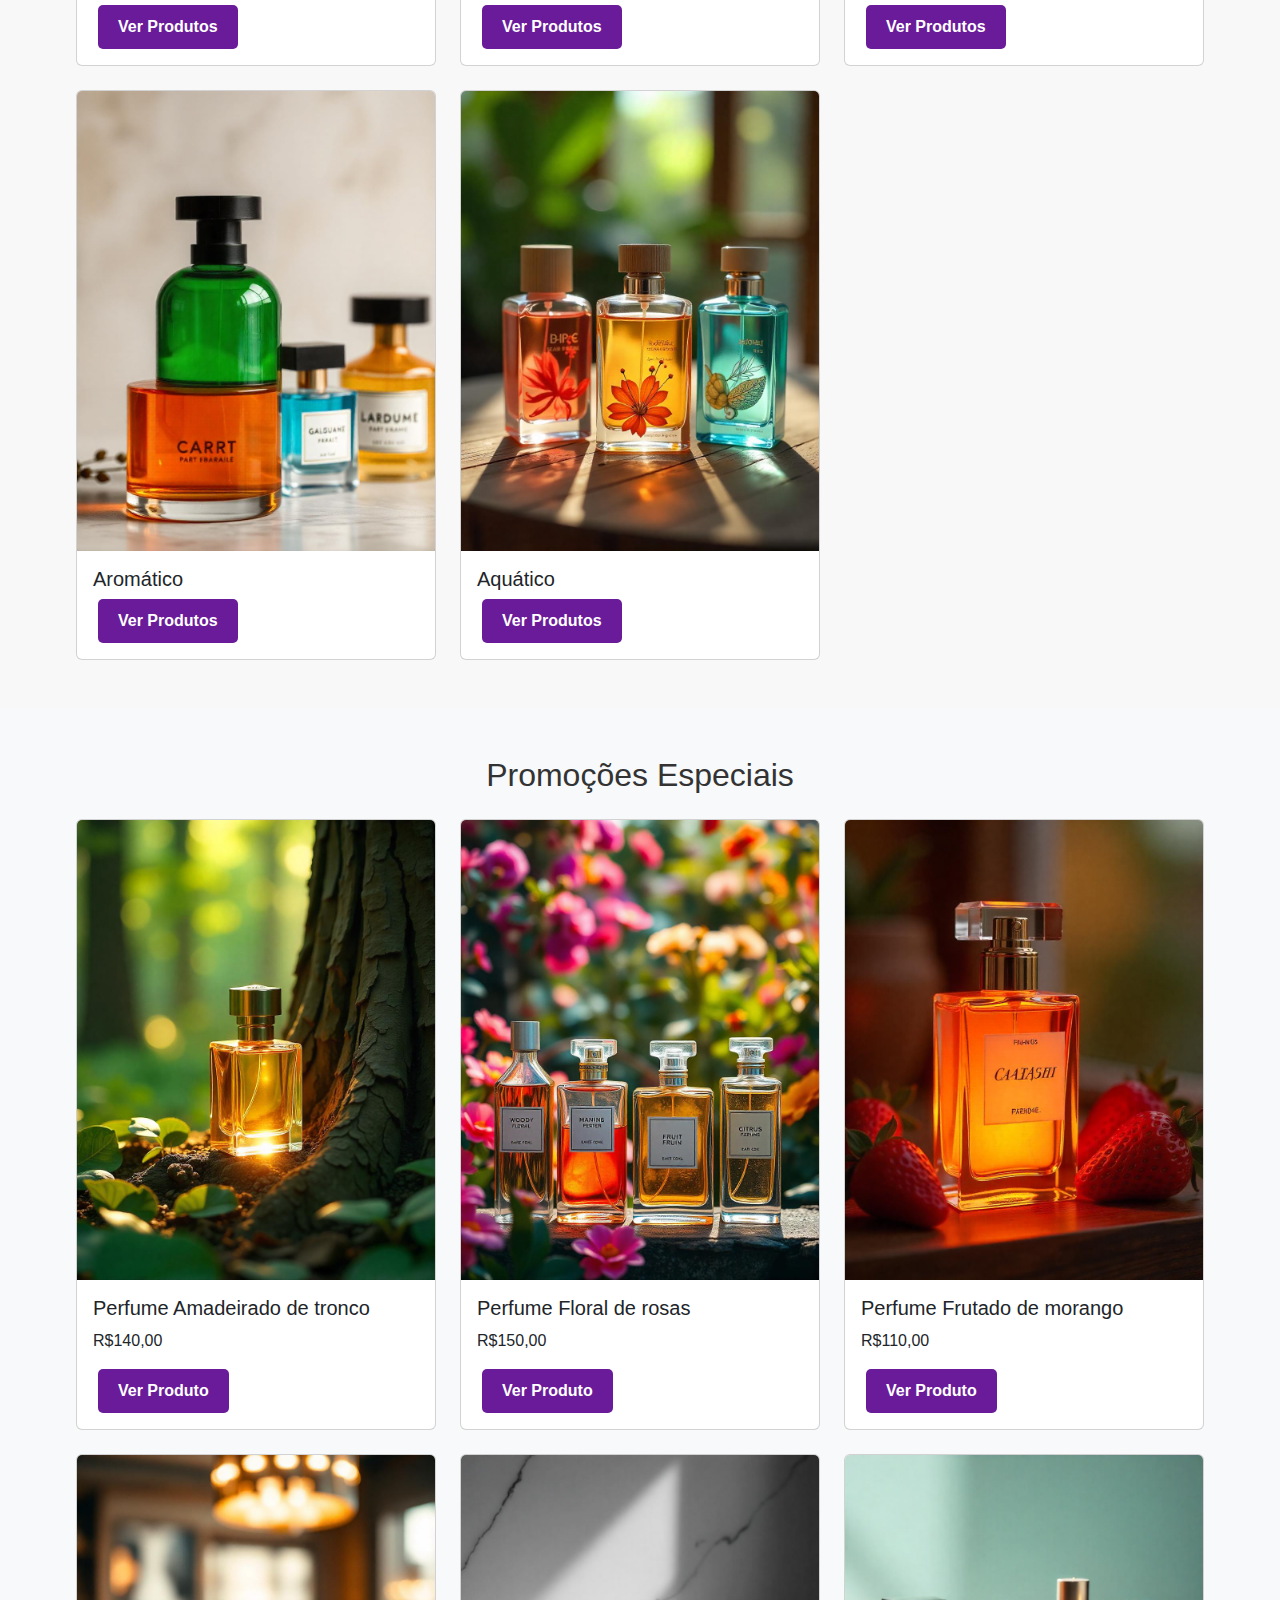
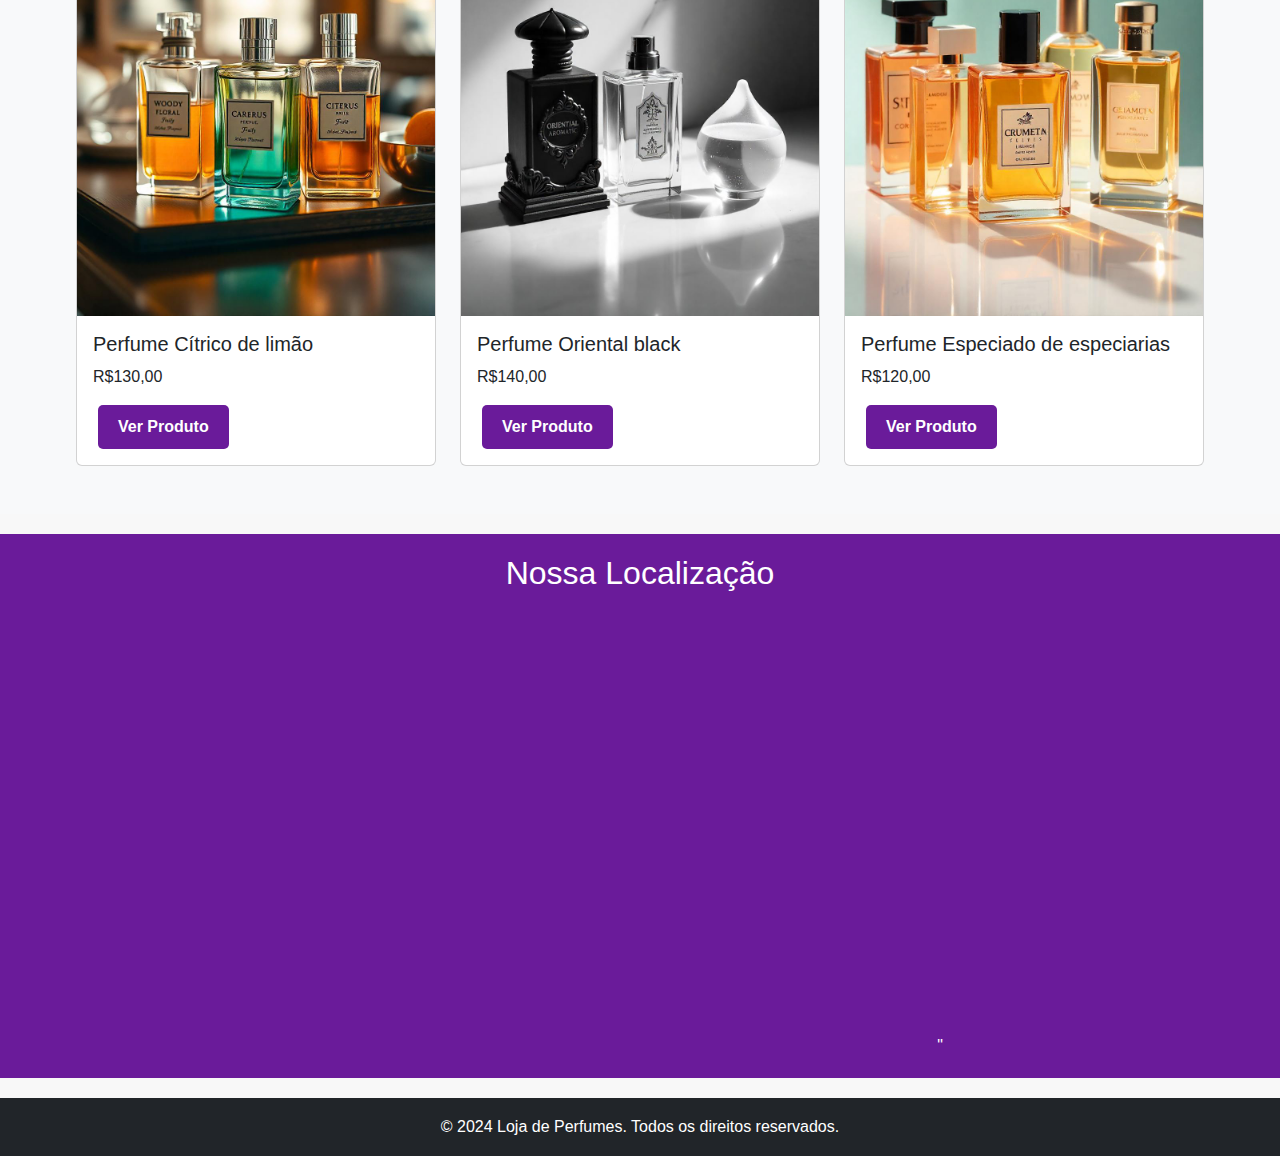
==== commit b03f6a80: "CÓDIGO 3" ====
--- a/proj_perfume/index.html
+++ b/proj_perfume/index.html
@@ -28,11 +28,12 @@
                         <a href="contato.html" class="nav-link text-white">Contato</a>
                     </li>
                 </ul>
-                <!-- Barra de Busca -->
-                <form class="d-flex ms-3">
-                    <input class="form-control me-2" type="search" placeholder="Buscar" aria-label="Buscar">
-                    <button class="btn btn-outline-light" type="submit">Buscar</button>
+                
+                <form action="pesquisa.html" method="get" class="d-flex mt-4">
+                    <input class="form-control me-2" type="search" placeholder="Pesquisar perfumes..." aria-label="Pesquisar" name="search" required>
+                    <button class="btn btn-outline-success" type="submit">Buscar</button>
                 </form>
+            
             </nav>
         </div>
     </header>
@@ -225,5 +226,23 @@
 
     <!-- Scripts do Bootstrap -->
     <script src="https://cdn.jsdelivr.net/npm/bootstrap@5.3.3/dist/js/bootstrap.bundle.min.js"></script>
+    <script>
+        document.getElementById('search-form').addEventListener('submit', function(e) {
+            e.preventDefault(); // Impede o envio do formulário
+
+            let searchTerm = document.getElementById('search-input').value.toLowerCase(); // Captura o valor digitado e converte para minúsculas
+            let products = document.querySelectorAll('.card'); // Seleciona todos os cards de produtos
+
+            products.forEach(function(product) {
+                let productName = product.querySelector('.card-title').textContent.toLowerCase(); // Nome do produto
+
+                if (productName.includes(searchTerm)) {
+                    product.style.display = 'block'; // Exibe os produtos que correspondem ao termo de busca
+                } else {
+                    product.style.display = 'none'; // Esconde os que não correspondem
+                }
+            });
+        });
+    </script>
 </body>
 </html>
--- a/proj_perfume/styles.css
+++ b/proj_perfume/styles.css
@@ -371,3 +371,30 @@
         align-items: center;
     }
 }
+
+html, body {
+    height: 100%;
+}
+
+body {
+    display: flex;
+    flex-direction: column;
+}
+
+main {
+    flex: 1; /* Garante que o conteúdo principal ocupe o espaço necessário */
+}
+
+footer {
+    background-color: #6a1b9a;
+    color: white;
+    text-align: center;
+    padding: 20px 0;
+    margin-top: 20px;
+    position: relative;
+    bottom: 0;
+    width: 100%;
+}
+
+
+
